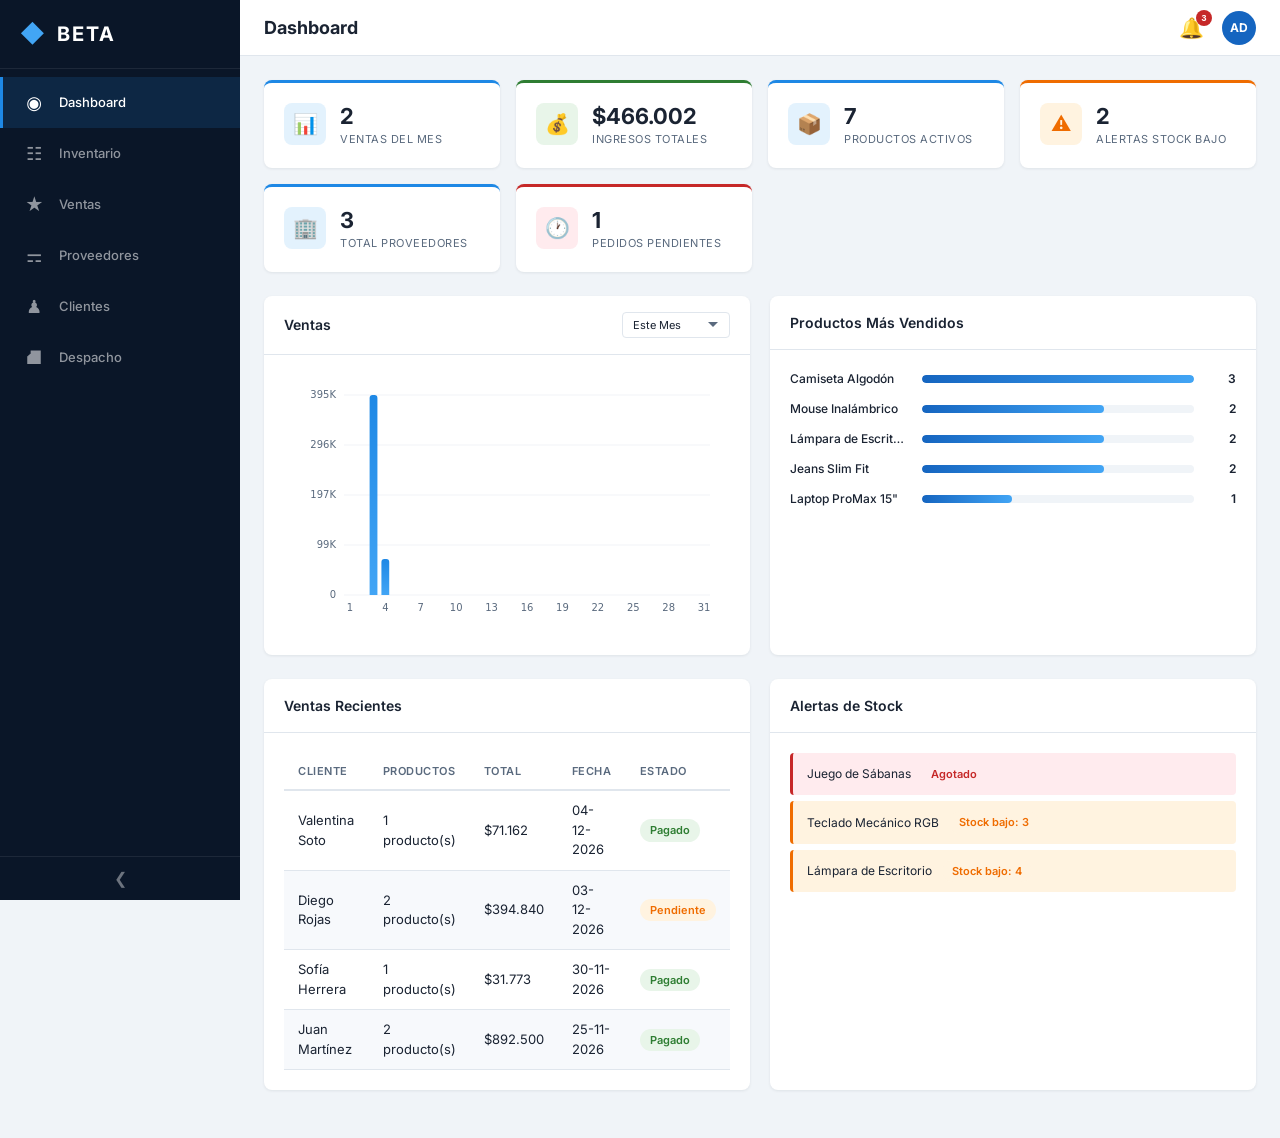
==== index.html @ 6445d3a8 "primera version" ====
<!DOCTYPE html>
<html lang="es">
<head>
  <meta charset="UTF-8">
  <meta name="viewport" content="width=device-width, initial-scale=1.0">
  <title>BETA — Sistema de Gestión de Inventarios</title>
  <meta name="description" content="BETA: Sistema completo de gestión de inventarios, ventas, proveedores, clientes y despacho.">
  <link rel="preconnect" href="https://fonts.googleapis.com">
  <link rel="preconnect" href="https://fonts.gstatic.com" crossorigin>
  <link href="https://fonts.googleapis.com/css2?family=Inter:wght@400;500;600;700&display=swap" rel="stylesheet">
  <link rel="stylesheet" href="style.css">
</head>
<body>
  <!-- SIDEBAR -->
  <aside id="sidebar" class="sidebar">
    <div class="sidebar-logo">
      <span class="logo-icon">&#9670;</span>
      <span class="logo-text">BETA</span>
    </div>
    <nav class="sidebar-nav">
      <a href="#" class="nav-item active" data-module="dashboard">
        <span class="nav-icon">&#9673;</span>
        <span class="nav-label">Dashboard</span>
      </a>
      <a href="#" class="nav-item" data-module="inventario">
        <span class="nav-icon">&#9783;</span>
        <span class="nav-label">Inventario</span>
      </a>
      <a href="#" class="nav-item" data-module="ventas">
        <span class="nav-icon">&#9733;</span>
        <span class="nav-label">Ventas</span>
      </a>
      <a href="#" class="nav-item" data-module="proveedores">
        <span class="nav-icon">&#9870;</span>
        <span class="nav-label">Proveedores</span>
      </a>
      <a href="#" class="nav-item" data-module="clientes">
        <span class="nav-icon">&#9823;</span>
        <span class="nav-label">Clientes</span>
      </a>
      <a href="#" class="nav-item" data-module="despacho">
        <span class="nav-icon">&#9944;</span>
        <span class="nav-label">Despacho</span>
      </a>
    </nav>
    <button id="sidebarToggle" class="sidebar-toggle" title="Colapsar menú">&#10094;</button>
  </aside>

  <!-- MAIN WRAPPER -->
  <div id="mainWrapper" class="main-wrapper">
    <!-- TOP BAR -->
    <header class="topbar">
      <h1 class="topbar-title" id="pageTitle">Dashboard</h1>
      <div class="topbar-actions">
        <button class="topbar-btn" id="notifBtn" title="Notificaciones">
          &#128276;
          <span class="notif-badge" id="notifBadge">0</span>
        </button>
        <div class="topbar-avatar" id="avatarBtn" title="Usuario">
          <span>AD</span>
        </div>
      </div>
    </header>

    <!-- CONTENT AREA -->
    <main class="content-area" id="contentArea">
      <!-- Modules rendered here by JS -->
    </main>
  </div>

  <!-- MODAL OVERLAY -->
  <div id="modalOverlay" class="modal-overlay hidden">
    <div class="modal-container" id="modalContainer">
      <div class="modal-header">
        <h2 class="modal-title" id="modalTitle">Modal</h2>
        <button class="modal-close" id="modalClose">&times;</button>
      </div>
      <div class="modal-body" id="modalBody"></div>
      <div class="modal-footer" id="modalFooter"></div>
    </div>
  </div>

  <!-- TOAST CONTAINER -->
  <div id="toastContainer" class="toast-container"></div>

  <script src="script.js"></script>
</body>
</html>
---- style.css ----
/* ============================================================
   BETA — Sistema de Gestión de Inventarios
   Hoja de estilos completa
   ============================================================ */

/* --- RESET & BASE --- */
*,
*::before,
*::after {
  margin: 0;
  padding: 0;
  box-sizing: border-box;
}

:root {
  --navy: #0A1628;
  --primary: #1565C0;
  --accent: #1E88E5;
  --light-blue: #42A5F5;
  --white: #FFFFFF;
  --bg: #F0F4F8;
  --card-bg: #FFFFFF;
  --border: #E0E6ED;
  --text: #1A2332;
  --text-secondary: #5A6A7E;
  --green: #2E7D32;
  --green-bg: #E8F5E9;
  --orange: #EF6C00;
  --orange-bg: #FFF3E0;
  --red: #C62828;
  --red-bg: #FFEBEE;
  --blue-bg: #E3F2FD;
  --shadow-sm: 0 1px 3px rgba(10,22,40,.08);
  --shadow-md: 0 4px 12px rgba(10,22,40,.1);
  --shadow-lg: 0 8px 24px rgba(10,22,40,.15);
  --radius: 8px;
  --radius-sm: 4px;
  --sidebar-w: 240px;
  --sidebar-collapsed: 64px;
  --topbar-h: 56px;
  --transition: .25s cubic-bezier(.4,0,.2,1);
  --font: 'Inter', system-ui, -apple-system, sans-serif;
}

html {
  font-size: 13px;
  scroll-behavior: smooth;
}

body {
  font-family: var(--font);
  color: var(--text);
  background: var(--bg);
  line-height: 1.5;
  overflow-x: hidden;
  min-height: 100vh;
}

/* --- SCROLLBAR --- */
::-webkit-scrollbar { width: 6px; height: 6px; }
::-webkit-scrollbar-track { background: transparent; }
::-webkit-scrollbar-thumb { background: var(--border); border-radius: 3px; }
::-webkit-scrollbar-thumb:hover { background: var(--text-secondary); }

/* ============================================================
   SIDEBAR
   ============================================================ */
.sidebar {
  position: fixed;
  top: 0;
  left: 0;
  width: var(--sidebar-w);
  height: 100vh;
  background: var(--navy);
  display: flex;
  flex-direction: column;
  z-index: 100;
  transition: width var(--transition);
  overflow: hidden;
}

.sidebar.collapsed {
  width: var(--sidebar-collapsed);
}

.sidebar-logo {
  display: flex;
  align-items: center;
  gap: 12px;
  padding: 16px 20px;
  border-bottom: 1px solid rgba(255,255,255,.08);
  min-height: 56px;
}

.logo-icon {
  font-size: 24px;
  color: var(--light-blue);
  flex-shrink: 0;
}

.logo-text {
  font-size: 20px;
  font-weight: 700;
  color: var(--white);
  letter-spacing: 2px;
  white-space: nowrap;
  transition: opacity var(--transition);
}

.sidebar.collapsed .logo-text {
  opacity: 0;
  pointer-events: none;
}

/* NAV ITEMS */
.sidebar-nav {
  flex: 1;
  display: flex;
  flex-direction: column;
  padding: 8px 0;
  overflow-y: auto;
  overflow-x: hidden;
}

.nav-item {
  display: flex;
  align-items: center;
  gap: 14px;
  padding: 12px 20px;
  color: rgba(255,255,255,.55);
  text-decoration: none;
  font-size: 13px;
  font-weight: 500;
  border-left: 3px solid transparent;
  transition: all var(--transition);
  white-space: nowrap;
  position: relative;
}

.nav-item:hover {
  color: rgba(255,255,255,.85);
  background: rgba(255,255,255,.05);
}

.nav-item.active {
  color: var(--white);
  background: rgba(30,136,229,.15);
  border-left-color: var(--accent);
}

.nav-icon {
  font-size: 18px;
  width: 22px;
  text-align: center;
  flex-shrink: 0;
}

.nav-label {
  transition: opacity var(--transition);
}

.sidebar.collapsed .nav-label {
  opacity: 0;
  pointer-events: none;
}

/* TOGGLE BUTTON */
.sidebar-toggle {
  padding: 12px 20px;
  background: none;
  border: none;
  border-top: 1px solid rgba(255,255,255,.08);
  color: rgba(255,255,255,.4);
  cursor: pointer;
  font-size: 16px;
  text-align: center;
  transition: color var(--transition), transform var(--transition);
}

.sidebar-toggle:hover {
  color: var(--white);
}

.sidebar.collapsed .sidebar-toggle {
  transform: rotate(180deg);
}

/* ============================================================
   MAIN WRAPPER
   ============================================================ */
.main-wrapper {
  margin-left: var(--sidebar-w);
  min-height: 100vh;
  transition: margin-left var(--transition);
}

body.sidebar-collapsed .main-wrapper {
  margin-left: var(--sidebar-collapsed);
}

/* ============================================================
   TOPBAR
   ============================================================ */
.topbar {
  position: sticky;
  top: 0;
  height: var(--topbar-h);
  background: var(--white);
  border-bottom: 1px solid var(--border);
  display: flex;
  align-items: center;
  justify-content: space-between;
  padding: 0 24px;
  z-index: 50;
}

.topbar-title {
  font-size: 18px;
  font-weight: 700;
  color: var(--text);
}

.topbar-actions {
  display: flex;
  align-items: center;
  gap: 12px;
}

.topbar-btn {
  position: relative;
  background: none;
  border: none;
  font-size: 20px;
  cursor: pointer;
  padding: 6px;
  border-radius: 50%;
  transition: background var(--transition);
}

.topbar-btn:hover {
  background: var(--blue-bg);
}

.notif-badge {
  position: absolute;
  top: 0;
  right: -2px;
  background: var(--red);
  color: var(--white);
  font-size: 9px;
  font-weight: 700;
  min-width: 16px;
  height: 16px;
  border-radius: 8px;
  display: flex;
  align-items: center;
  justify-content: center;
  padding: 0 4px;
}

.topbar-avatar {
  width: 34px;
  height: 34px;
  border-radius: 50%;
  background: var(--primary);
  color: var(--white);
  display: flex;
  align-items: center;
  justify-content: center;
  font-size: 12px;
  font-weight: 700;
  cursor: pointer;
}

/* ============================================================
   CONTENT AREA
   ============================================================ */
.content-area {
  padding: 24px;
  min-height: calc(100vh - var(--topbar-h));
}

/* ============================================================
   KPI CARDS
   ============================================================ */
.kpi-grid {
  display: grid;
  grid-template-columns: repeat(auto-fill, minmax(200px, 1fr));
  gap: 16px;
  margin-bottom: 24px;
}

.kpi-card {
  background: var(--card-bg);
  border-radius: var(--radius);
  padding: 20px;
  box-shadow: var(--shadow-sm);
  display: flex;
  align-items: flex-start;
  gap: 14px;
  border-top: 3px solid var(--primary);
  transition: transform var(--transition), box-shadow var(--transition);
}

.kpi-card:hover {
  transform: translateY(-2px);
  box-shadow: var(--shadow-md);
}

.kpi-card.green { border-top-color: var(--green); }
.kpi-card.orange { border-top-color: var(--orange); }
.kpi-card.red { border-top-color: var(--red); }
.kpi-card.blue { border-top-color: var(--accent); }

.kpi-icon {
  width: 42px;
  height: 42px;
  border-radius: var(--radius);
  display: flex;
  align-items: center;
  justify-content: center;
  font-size: 20px;
  flex-shrink: 0;
}

.kpi-card.blue .kpi-icon { background: var(--blue-bg); color: var(--accent); }
.kpi-card.green .kpi-icon { background: var(--green-bg); color: var(--green); }
.kpi-card.orange .kpi-icon { background: var(--orange-bg); color: var(--orange); }
.kpi-card.red .kpi-icon { background: var(--red-bg); color: var(--red); }

.kpi-info {
  flex: 1;
  min-width: 0;
}

.kpi-value {
  font-size: 22px;
  font-weight: 700;
  line-height: 1.2;
}

.kpi-label {
  font-size: 11px;
  color: var(--text-secondary);
  text-transform: uppercase;
  letter-spacing: .5px;
  margin-top: 2px;
}

/* ============================================================
   CARDS / PANELS
   ============================================================ */
.card {
  background: var(--card-bg);
  border-radius: var(--radius);
  box-shadow: var(--shadow-sm);
  overflow: hidden;
}

.card-header {
  display: flex;
  align-items: center;
  justify-content: space-between;
  padding: 16px 20px;
  border-bottom: 1px solid var(--border);
}

.card-title {
  font-size: 14px;
  font-weight: 600;
}

.card-body {
  padding: 20px;
}

.grid-2 {
  display: grid;
  grid-template-columns: 1fr 1fr;
  gap: 20px;
  margin-bottom: 24px;
}

.grid-3 {
  display: grid;
  grid-template-columns: 1fr 1fr 1fr;
  gap: 20px;
  margin-bottom: 24px;
}

/* ============================================================
   TABLES
   ============================================================ */
.table-wrapper {
  overflow-x: auto;
}

table {
  width: 100%;
  border-collapse: collapse;
  font-size: 13px;
}

th {
  text-align: left;
  padding: 10px 14px;
  font-size: 11px;
  font-weight: 600;
  text-transform: uppercase;
  letter-spacing: .5px;
  color: var(--text-secondary);
  border-bottom: 2px solid var(--border);
  white-space: nowrap;
}

td {
  padding: 10px 14px;
  border-bottom: 1px solid var(--border);
  vertical-align: middle;
}

tbody tr:nth-child(even) {
  background: #F7F9FC;
}

tbody tr:hover {
  background: var(--blue-bg);
}

/* ============================================================
   BADGES
   ============================================================ */
.badge {
  display: inline-flex;
  align-items: center;
  padding: 3px 10px;
  border-radius: 12px;
  font-size: 11px;
  font-weight: 600;
  white-space: nowrap;
}

.badge-green { background: var(--green-bg); color: var(--green); }
.badge-orange { background: var(--orange-bg); color: var(--orange); }
.badge-red { background: var(--red-bg); color: var(--red); }
.badge-blue { background: var(--blue-bg); color: var(--accent); }

/* ============================================================
   BUTTONS
   ============================================================ */
.btn {
  display: inline-flex;
  align-items: center;
  gap: 6px;
  padding: 8px 16px;
  border-radius: var(--radius-sm);
  font-size: 13px;
  font-weight: 500;
  font-family: var(--font);
  cursor: pointer;
  border: none;
  transition: all var(--transition);
  white-space: nowrap;
}

.btn-primary {
  background: var(--primary);
  color: var(--white);
}

.btn-primary:hover {
  background: #0D47A1;
}

.btn-secondary {
  background: transparent;
  color: var(--primary);
  border: 1px solid var(--primary);
}

.btn-secondary:hover {
  background: var(--blue-bg);
}

.btn-danger {
  background: var(--red);
  color: var(--white);
}

.btn-danger:hover {
  background: #B71C1C;
}

.btn-sm {
  padding: 4px 10px;
  font-size: 11px;
}

.btn-icon {
  width: 30px;
  height: 30px;
  padding: 0;
  display: inline-flex;
  align-items: center;
  justify-content: center;
  border-radius: var(--radius-sm);
  font-size: 14px;
  background: transparent;
  border: 1px solid var(--border);
  color: var(--text-secondary);
  cursor: pointer;
  transition: all var(--transition);
}

.btn-icon:hover {
  border-color: var(--primary);
  color: var(--primary);
  background: var(--blue-bg);
}

.btn-icon.danger:hover {
  border-color: var(--red);
  color: var(--red);
  background: var(--red-bg);
}

/* ============================================================
   FORMS
   ============================================================ */
.form-group {
  margin-bottom: 16px;
}

.form-group label {
  display: block;
  font-size: 12px;
  font-weight: 600;
  margin-bottom: 6px;
  color: var(--text);
}

.form-control {
  width: 100%;
  padding: 9px 12px;
  border: 1px solid var(--border);
  border-radius: var(--radius-sm);
  font-size: 13px;
  font-family: var(--font);
  color: var(--text);
  background: var(--white);
  transition: border-color var(--transition), box-shadow var(--transition);
}

.form-control:focus {
  outline: none;
  border-color: var(--accent);
  box-shadow: 0 0 0 3px rgba(30,136,229,.15);
}

select.form-control {
  appearance: none;
  background-image: url("data:image/svg+xml,%3Csvg xmlns='http://www.w3.org/2000/svg' width='12' height='12' viewBox='0 0 12 12'%3E%3Cpath d='M6 8L1 3h10z' fill='%235A6A7E'/%3E%3C/svg%3E");
  background-repeat: no-repeat;
  background-position: right 10px center;
  padding-right: 30px;
}

textarea.form-control {
  resize: vertical;
  min-height: 70px;
}

.form-row {
  display: grid;
  grid-template-columns: 1fr 1fr;
  gap: 12px;
}

.form-check {
  display: flex;
  align-items: center;
  gap: 8px;
}

.form-check input[type="checkbox"] {
  accent-color: var(--primary);
  width: 16px;
  height: 16px;
}

/* ============================================================
   MODAL
   ============================================================ */
.modal-overlay {
  position: fixed;
  inset: 0;
  background: rgba(10,22,40,.5);
  backdrop-filter: blur(4px);
  display: flex;
  align-items: center;
  justify-content: center;
  z-index: 1000;
  opacity: 1;
  transition: opacity .2s ease;
}

.modal-overlay.hidden {
  opacity: 0;
  pointer-events: none;
}

.modal-container {
  background: var(--white);
  border-radius: var(--radius);
  box-shadow: var(--shadow-lg);
  width: 90%;
  max-width: 600px;
  max-height: 85vh;
  overflow-y: auto;
  transform: scale(1) translateY(0);
  transition: transform .25s cubic-bezier(.4,0,.2,1);
}

.modal-overlay.hidden .modal-container {
  transform: scale(.95) translateY(10px);
}

.modal-header {
  display: flex;
  align-items: center;
  justify-content: space-between;
  padding: 16px 20px;
  border-bottom: 1px solid var(--border);
}

.modal-title {
  font-size: 16px;
  font-weight: 700;
}

.modal-close {
  width: 30px;
  height: 30px;
  border: none;
  background: none;
  font-size: 22px;
  color: var(--text-secondary);
  cursor: pointer;
  border-radius: 50%;
  display: flex;
  align-items: center;
  justify-content: center;
  transition: background var(--transition);
}

.modal-close:hover {
  background: var(--bg);
}

.modal-body {
  padding: 20px;
}

.modal-footer {
  display: flex;
  align-items: center;
  justify-content: flex-end;
  gap: 10px;
  padding: 14px 20px;
  border-top: 1px solid var(--border);
}

/* ============================================================
   TOAST
   ============================================================ */
.toast-container {
  position: fixed;
  top: 70px;
  right: 20px;
  z-index: 2000;
  display: flex;
  flex-direction: column;
  gap: 8px;
}

.toast {
  display: flex;
  align-items: center;
  gap: 10px;
  padding: 12px 18px;
  border-radius: var(--radius);
  background: var(--white);
  box-shadow: var(--shadow-md);
  font-size: 13px;
  min-width: 260px;
  max-width: 380px;
  animation: toastIn .3s ease;
  border-left: 4px solid var(--primary);
}

.toast.success { border-left-color: var(--green); }
.toast.error { border-left-color: var(--red); }
.toast.warning { border-left-color: var(--orange); }

.toast-icon {
  font-size: 18px;
  flex-shrink: 0;
}

.toast-msg {
  flex: 1;
}

.toast-close {
  background: none;
  border: none;
  font-size: 16px;
  color: var(--text-secondary);
  cursor: pointer;
  padding: 2px;
}

.toast.removing {
  animation: toastOut .3s ease forwards;
}

@keyframes toastIn {
  from { opacity: 0; transform: translateX(40px); }
  to { opacity: 1; transform: translateX(0); }
}

@keyframes toastOut {
  from { opacity: 1; transform: translateX(0); }
  to { opacity: 0; transform: translateX(40px); }
}

/* ============================================================
   PAGINATION
   ============================================================ */
.pagination {
  display: flex;
  align-items: center;
  justify-content: center;
  gap: 4px;
  margin-top: 16px;
}

.pagination button {
  min-width: 32px;
  height: 32px;
  padding: 0 8px;
  border: 1px solid var(--border);
  background: var(--white);
  border-radius: var(--radius-sm);
  font-size: 12px;
  font-family: var(--font);
  cursor: pointer;
  transition: all var(--transition);
  color: var(--text-secondary);
}

.pagination button:hover { border-color: var(--primary); color: var(--primary); }

.pagination button.active {
  background: var(--primary);
  color: var(--white);
  border-color: var(--primary);
}

.pagination button:disabled {
  opacity: .4;
  cursor: not-allowed;
}

/* ============================================================
   TOOLBAR
   ============================================================ */
.toolbar {
  display: flex;
  align-items: center;
  gap: 10px;
  margin-bottom: 16px;
  flex-wrap: wrap;
}

.toolbar .search-box {
  flex: 1;
  min-width: 200px;
  position: relative;
}

.toolbar .search-box input {
  width: 100%;
  padding: 9px 12px 9px 36px;
  border: 1px solid var(--border);
  border-radius: var(--radius-sm);
  font-size: 13px;
  font-family: var(--font);
  transition: border-color var(--transition), box-shadow var(--transition);
}

.toolbar .search-box input:focus {
  outline: none;
  border-color: var(--accent);
  box-shadow: 0 0 0 3px rgba(30,136,229,.15);
}

.toolbar .search-box::before {
  content: '🔍';
  position: absolute;
  left: 10px;
  top: 50%;
  transform: translateY(-50%);
  font-size: 14px;
  pointer-events: none;
}

.toolbar select {
  padding: 9px 30px 9px 12px;
  border: 1px solid var(--border);
  border-radius: var(--radius-sm);
  font-size: 13px;
  font-family: var(--font);
  background: var(--white);
  appearance: none;
  background-image: url("data:image/svg+xml,%3Csvg xmlns='http://www.w3.org/2000/svg' width='12' height='12' viewBox='0 0 12 12'%3E%3Cpath d='M6 8L1 3h10z' fill='%235A6A7E'/%3E%3C/svg%3E");
  background-repeat: no-repeat;
  background-position: right 10px center;
  cursor: pointer;
}

.toolbar select:focus {
  outline: none;
  border-color: var(--accent);
}

/* ============================================================
   TABS
   ============================================================ */
.tabs {
  display: flex;
  border-bottom: 2px solid var(--border);
  margin-bottom: 20px;
}

.tab-btn {
  padding: 10px 20px;
  background: none;
  border: none;
  font-size: 13px;
  font-weight: 600;
  font-family: var(--font);
  color: var(--text-secondary);
  cursor: pointer;
  position: relative;
  transition: color var(--transition);
}

.tab-btn:hover { color: var(--primary); }

.tab-btn.active {
  color: var(--primary);
}

.tab-btn.active::after {
  content: '';
  position: absolute;
  bottom: -2px;
  left: 0;
  right: 0;
  height: 2px;
  background: var(--primary);
}

/* ============================================================
   PROGRESS BARS (Top Products)
   ============================================================ */
.progress-item {
  display: flex;
  align-items: center;
  gap: 12px;
  margin-bottom: 12px;
}

.progress-item .p-name {
  width: 120px;
  font-size: 12px;
  font-weight: 500;
  white-space: nowrap;
  overflow: hidden;
  text-overflow: ellipsis;
}

.progress-item .p-bar {
  flex: 1;
  height: 8px;
  background: var(--bg);
  border-radius: 4px;
  overflow: hidden;
}

.progress-item .p-fill {
  height: 100%;
  border-radius: 4px;
  background: linear-gradient(90deg, var(--primary), var(--light-blue));
  transition: width .4s ease;
}

.progress-item .p-count {
  font-size: 12px;
  font-weight: 600;
  min-width: 30px;
  text-align: right;
}

/* ============================================================
   CHART
   ============================================================ */
.chart-container {
  position: relative;
  width: 100%;
  height: 260px;
}

.chart-container canvas {
  width: 100% !important;
  height: 100% !important;
}

/* ============================================================
   DESPATCH PIPELINE
   ============================================================ */
.pipeline {
  display: flex;
  align-items: center;
  gap: 4px;
}

.pipeline-step {
  display: flex;
  align-items: center;
  gap: 4px;
  font-size: 11px;
  padding: 3px 8px;
  border-radius: 12px;
  background: var(--bg);
  color: var(--text-secondary);
}

.pipeline-step.active {
  background: var(--green-bg);
  color: var(--green);
  font-weight: 600;
}

.pipeline-step.cancelled {
  background: var(--red-bg);
  color: var(--red);
  font-weight: 600;
}

.pipeline-arrow {
  font-size: 10px;
  color: var(--text-secondary);
}

/* ============================================================
   SUPPLIER CARD GRID
   ============================================================ */
.supplier-grid {
  display: grid;
  grid-template-columns: repeat(auto-fill, minmax(280px, 1fr));
  gap: 16px;
}

.supplier-card {
  background: var(--card-bg);
  border-radius: var(--radius);
  box-shadow: var(--shadow-sm);
  padding: 20px;
  transition: transform var(--transition), box-shadow var(--transition);
}

.supplier-card:hover {
  transform: translateY(-2px);
  box-shadow: var(--shadow-md);
}

.supplier-card-header {
  display: flex;
  align-items: center;
  justify-content: space-between;
  margin-bottom: 12px;
}

.supplier-card-name {
  font-size: 15px;
  font-weight: 700;
}

.supplier-card-actions {
  display: flex;
  gap: 6px;
}

.supplier-card-detail {
  font-size: 12px;
  color: var(--text-secondary);
  margin-bottom: 6px;
  display: flex;
  align-items: center;
  gap: 6px;
}

.supplier-card-badge {
  display: inline-flex;
  align-items: center;
  gap: 4px;
  padding: 3px 10px;
  border-radius: 12px;
  background: var(--blue-bg);
  color: var(--accent);
  font-size: 11px;
  font-weight: 600;
  margin-top: 8px;
}

/* ============================================================
   EMPTY STATE
   ============================================================ */
.empty-state {
  text-align: center;
  padding: 48px 20px;
  color: var(--text-secondary);
}

.empty-state .empty-icon {
  font-size: 48px;
  margin-bottom: 12px;
  opacity: .5;
}

.empty-state p {
  margin-bottom: 16px;
  font-size: 14px;
}

/* ============================================================
   SALE RECEIPT PRINT
   ============================================================ */
.receipt {
  font-family: var(--font);
  padding: 20px;
}

.receipt-header {
  text-align: center;
  margin-bottom: 16px;
  padding-bottom: 12px;
  border-bottom: 2px dashed var(--border);
}

.receipt-header h2 {
  font-size: 20px;
  font-weight: 700;
  margin-bottom: 4px;
}

.receipt-row {
  display: flex;
  justify-content: space-between;
  font-size: 12px;
  margin-bottom: 4px;
}

.receipt-table {
  width: 100%;
  margin: 12px 0;
  border-collapse: collapse;
}

.receipt-table th, .receipt-table td {
  padding: 6px 8px;
  font-size: 12px;
  border-bottom: 1px solid var(--border);
  text-align: left;
}

.receipt-total {
  text-align: right;
  font-size: 16px;
  font-weight: 700;
  margin-top: 12px;
  padding-top: 12px;
  border-top: 2px dashed var(--border);
}

/* ============================================================
   ALERTS PANEL
   ============================================================ */
.alert-item {
  display: flex;
  align-items: center;
  gap: 10px;
  padding: 10px 14px;
  border-radius: var(--radius-sm);
  margin-bottom: 6px;
  font-size: 12px;
}

.alert-item.low-stock {
  background: var(--orange-bg);
  border-left: 3px solid var(--orange);
}

.alert-item.out-stock {
  background: var(--red-bg);
  border-left: 3px solid var(--red);
}

/* ============================================================
   CART TABLE (Nueva Venta)
   ============================================================ */
.cart-summary {
  background: var(--bg);
  border-radius: var(--radius);
  padding: 16px;
  margin-top: 16px;
}

.cart-summary-row {
  display: flex;
  align-items: center;
  justify-content: space-between;
  padding: 6px 0;
  font-size: 13px;
}

.cart-summary-row.total {
  font-size: 18px;
  font-weight: 700;
  border-top: 2px solid var(--border);
  margin-top: 8px;
  padding-top: 12px;
  color: var(--primary);
}

/* View toggle */
.view-toggle {
  display: inline-flex;
  border: 1px solid var(--border);
  border-radius: var(--radius-sm);
  overflow: hidden;
}

.view-toggle button {
  padding: 6px 12px;
  border: none;
  background: var(--white);
  font-size: 14px;
  cursor: pointer;
  transition: all var(--transition);
}

.view-toggle button.active {
  background: var(--primary);
  color: var(--white);
}

/* ============================================================
   PRINT STYLES
   ============================================================ */
@media print {
  body * { visibility: hidden; }
  .receipt, .receipt * { visibility: visible; }
  .receipt { position: absolute; left: 0; top: 0; }
}

/* ============================================================
   RESPONSIVE
   ============================================================ */
@media (max-width: 1024px) {
  .grid-2, .grid-3 {
    grid-template-columns: 1fr;
  }
}

@media (max-width: 768px) {
  .sidebar {
    width: var(--sidebar-collapsed);
  }

  .sidebar .nav-label,
  .sidebar .logo-text {
    opacity: 0;
    pointer-events: none;
  }

  .sidebar .sidebar-toggle {
    transform: rotate(180deg);
  }

  .main-wrapper {
    margin-left: var(--sidebar-collapsed);
  }

  .kpi-grid {
    grid-template-columns: repeat(auto-fill, minmax(150px, 1fr));
  }

  .toolbar {
    flex-direction: column;
    align-items: stretch;
  }

  .form-row {
    grid-template-columns: 1fr;
  }

  .pipeline {
    flex-wrap: wrap;
  }
}

/* ============================================================
   UTILITIES
   ============================================================ */
.mb-16 { margin-bottom: 16px; }
.mb-24 { margin-bottom: 24px; }
.text-center { text-align: center; }
.text-right { text-align: right; }
.text-muted { color: var(--text-secondary); }
.fw-600 { font-weight: 600; }
.fs-11 { font-size: 11px; }
.gap-8 { gap: 8px; }
.flex { display: flex; }
.items-center { align-items: center; }
.justify-between { justify-content: space-between; }
.hidden { display: none !important; }
.w-full { width: 100%; }
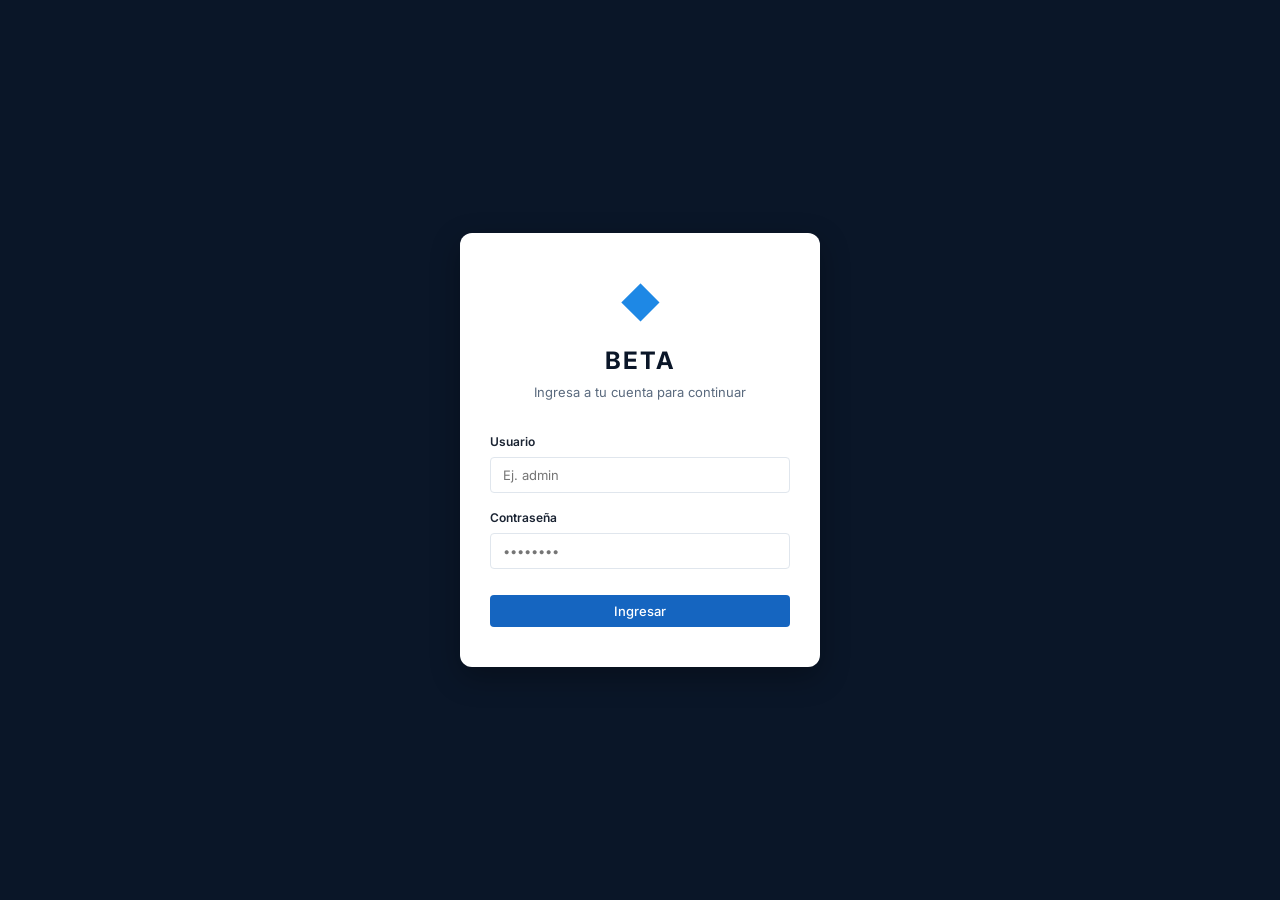
==== commit fe63bc0d: "segunda version" ====
--- a/index.html
+++ b/index.html
@@ -1,6 +1,11 @@
 <!DOCTYPE html>
 <html lang="es">
 <head>
+  <script>
+    if (!localStorage.getItem('currentUser')) {
+      window.location.href = 'auth.html';
+    }
+  </script>
   <meta charset="UTF-8">
   <meta name="viewport" content="width=device-width, initial-scale=1.0">
   <title>BETA — Sistema de Gestión de Inventarios</title>
@@ -42,6 +47,14 @@
         <span class="nav-icon">&#9944;</span>
         <span class="nav-label">Despacho</span>
       </a>
+      <a href="#" class="nav-item" data-module="negocios" id="navNegocios" style="display:none;">
+        <span class="nav-icon">&#127980;</span>
+        <span class="nav-label">Negocios</span>
+      </a>
+      <a href="#" class="nav-item" data-module="usuarios" id="navUsuarios" style="display:none;">
+        <span class="nav-icon">&#128101;</span>
+        <span class="nav-label">Usuarios</span>
+      </a>
     </nav>
     <button id="sidebarToggle" class="sidebar-toggle" title="Colapsar menú">&#10094;</button>
   </aside>
@@ -57,8 +70,9 @@
           <span class="notif-badge" id="notifBadge">0</span>
         </button>
         <div class="topbar-avatar" id="avatarBtn" title="Usuario">
-          <span>AD</span>
+          <span id="avatarInitials">AD</span>
         </div>
+        <button class="btn btn-secondary btn-sm" id="logoutBtn" style="margin-left: 10px;">Salir</button>
       </div>
     </header>
 
--- a/style.css
+++ b/style.css
@@ -1238,3 +1238,67 @@
 .justify-between { justify-content: space-between; }
 .hidden { display: none !important; }
 .w-full { width: 100%; }
+
+/* ============================================================
+   AUTH / LOGIN
+   ============================================================ */
+.auth-body {
+  display: flex;
+  align-items: center;
+  justify-content: center;
+  min-height: 100vh;
+  background: var(--navy); /* Deep blue aesthetic */
+}
+
+.auth-container {
+  width: 100%;
+  max-width: 400px;
+  padding: 20px;
+}
+
+.auth-card {
+  background: var(--card-bg);
+  border-radius: calc(var(--radius) * 1.5);
+  padding: 40px 30px;
+  box-shadow: 0 10px 30px rgba(0,0,0,0.3);
+  text-align: center;
+}
+
+.auth-header {
+  margin-bottom: 30px;
+}
+
+.auth-header .logo-icon {
+  font-size: 40px;
+  color: var(--accent);
+  display: block;
+  margin-bottom: 10px;
+}
+
+.auth-header .logo-text {
+  font-size: 24px;
+  font-weight: 700;
+  color: var(--navy);
+  letter-spacing: 2px;
+  margin-bottom: 4px;
+}
+
+.auth-subtitle {
+  font-size: 13px;
+  color: var(--text-secondary);
+}
+
+.auth-form {
+  text-align: left;
+}
+
+.auth-error {
+  color: var(--red);
+  font-size: 12px;
+  background: var(--red-bg);
+  padding: 8px;
+  border-radius: var(--radius-sm);
+  text-align: center;
+  margin-bottom: 15px;
+  font-weight: 500;
+}
